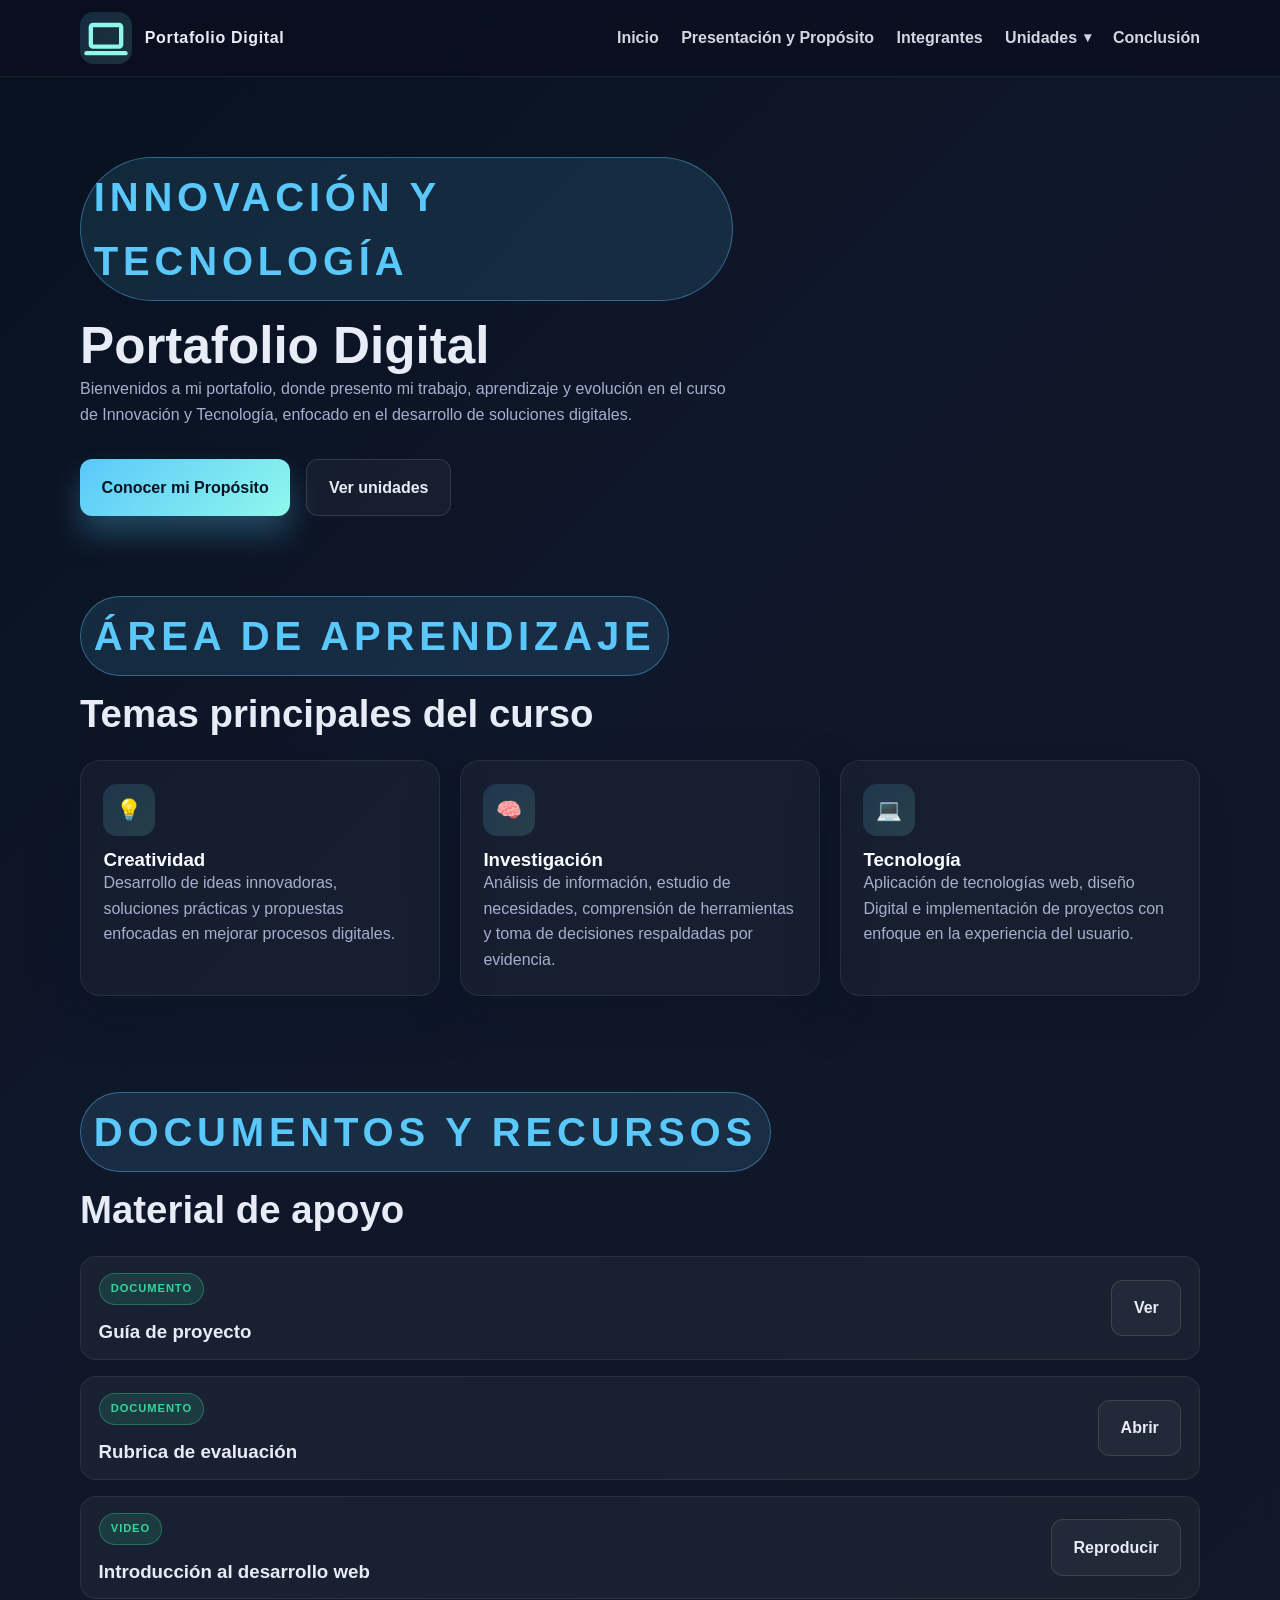
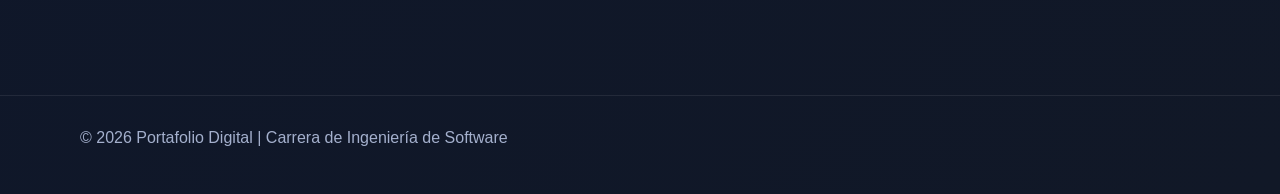
==== index.html @ f01851c1 "My First Commit" ====
<!DOCTYPE html>
<html lang="es">

<head>
  <meta charset="UTF-8" />
  <meta name="viewport" content="width=device-width, initial-scale=1.0" />
  <title>Portafolio Digital | Inicio</title>
  <link rel="stylesheet" href="styles.css" />
</head>

<body>
  <header class="site-header">
    <div class="container navbar">
      <a class="brand" href="index.html" aria-label="Inicio">
        <span class="brand-mark"><svg xmlns="http://www.w3.org/2000/svg" width="24" height="24" viewBox="0 0 24 24"
            fill="none" stroke="currentColor" stroke-width="2" stroke-linecap="round" stroke-linejoin="round"
            class="icon icon-tabler icons-tabler-outline icon-tabler-device-laptop">
            <path stroke="none" d="M0 0h24v24H0z" fill="none" width="10" height="24" />
            <path d="M3 19l18 0" />
            <path d="M5 7a1 1 0 0 1 1 -1h12a1 1 0 0 1 1 1v8a1 1 0 0 1 -1 1h-12a1 1 0 0 1 -1 -1l0 -8" />
          </svg></span>
        <span>Portafolio Digital</span>
      </a>

      <button class="menu-button" aria-label="Abrir menú" aria-expanded="false">Menú</button>

      <nav aria-label="Navegación principal">
        <ul class="nav-links">
          <li><a href="index.html">Inicio</a></li>
          <li><a href="presentacion.html">Presentación y Propósito</a></li>
          <li><a href="integrantes.html">Integrantes</a></li>
          <li class="has-dropdown">
            <a href="unidades.html" aria-expanded="false">Unidades</a>
            <ul class="submenu">
              <li><a href="cuaderno-digital.html">Cuaderno Digital</a></li>
              <li><a href="sitio-web.html">Sitio Web</a></li>
              <li><a href="encuesta.html">Encuesta</a></li>
              <li><a href="trabajo-5.html">Trabajo 5</a></li>
              <li><a href="trabajo-6.html">Trabajo 6</a></li>
              <li><a href="trabajo-7.html">Trabajo 7</a></li>
            </ul>
          </li>
          <li><a href="conclusion.html">Conclusión</a></li>
        </ul>
      </nav>
    </div>
  </header>

  <main>
    <section class="page-hero">
      <div class="container hero-grid">
        <div>
          <span class="eyebrow">Innovación y Tecnología</span>
          <h1>Portafolio Digital</h1>
          <p>
            Bienvenidos a mi portafolio, donde presento mi trabajo, aprendizaje y evolución en el curso de
            Innovación y Tecnología, enfocado en el desarrollo de soluciones digitales.
          </p>
          <div class="hero-actions">
            <a class="btn btn-primary" href="presentacion.html">Conocer mi Propósito</a>
            <a class="btn btn-secondary" href="unidades.html">Ver unidades</a>
          </div>
        </div>
      </div>
    </section>

    <section class="section">
      <div class="container">
        <div class="section-head">
          <span class="eyebrow">Área de aprendizaje</span>
          <h2>Temas principales del curso</h2>
        </div>

        <div class="grid-3">
          <article class="card">
            <div class="icon">💡</div>
            <h3>Creatividad</h3>
            <p>
              Desarrollo de ideas innovadoras, soluciones prácticas y propuestas enfocadas en mejorar procesos
              digitales.
            </p>
          </article>

          <article class="card">
            <div class="icon">🧠</div>
            <h3>Investigación</h3>
            <p>
              Análisis de información, estudio de necesidades, comprensión de herramientas y toma de decisiones
              respaldadas por evidencia.
            </p>
          </article>

          <article class="card">
            <div class="icon">💻</div>
            <h3>Tecnología</h3>
            <p>
              Aplicación de tecnologías web, diseño Digital e implementación de proyectos con enfoque en la
              experiencia del usuario.
            </p>
          </article>
        </div>
      </div>
    </section>

    <section class="section">
      <div class="container">
        <div class="section-head">
          <span class="eyebrow">Documentos y recursos</span>
          <h2>Material de apoyo</h2>
        </div>

        <div class="resource-list">
          <div class="resource-item">
            <div>
              <span class="tag">Documento</span>
              <h3>Guía de proyecto</h3>
            </div>
            <a class="btn btn-secondary" href="https://www.canva.com/" target="_blank" rel="noopener noreferrer">Ver</a>
          </div>

          <div class="resource-item">
            <div>
              <span class="tag">Documento</span>
              <h3>Rubrica de evaluación</h3>
            </div>
            <a class="btn btn-secondary" href="https://www.office.com/" target="_blank"
              rel="noopener noreferrer">Abrir</a>
          </div>

          <div class="resource-item">
            <div>
              <span class="tag">Video</span>
              <h3>Introducción al desarrollo web</h3>
            </div>
            <a class="btn btn-secondary"
              href="https://www.youtube.com/results?search_query=desarrollo+web+para+principiantes" target="_blank"
              rel="noopener noreferrer">Reproducir</a>
          </div>
        </div>
      </div>
    </section>
  </main>

  <footer class="site-footer">
    <div class="container footer-content">
      <p>© 2026 Portafolio Digital | Carrera de Ingeniería de Software</p>
    </div>
  </footer>

  <script src="script.js"></script>
</body>

</html>
---- styles.css ----
:root {
  --panel: rgba(17, 25, 45, 0.9);
  --text: #e8ecf7;
  --text-dark: #14213d;
  --muted: #a4b0cd;
  --primary: #5ac8fa;
  --secondary: #90f7ec;
  --success: #34d399;
  --shadow: 0 18px 50px rgba(10, 18, 37, 0.35);
}

* {
  box-sizing: border-box;
  margin: 0;
  padding: 0;
}

html {
  scroll-behavior: smooth;
}

body {
  font-family: 'Segoe UI', Tahoma, Geneva, Verdana, sans-serif;
  background: linear-gradient(135deg, #07111f 0%, #0f172a 40%, #111827 100%);
  color: var(--text);
  line-height: 1.6;
}

img {
  max-width: 100%;
  display: block;
}

a {
  color: inherit;
  text-decoration: none;
}

ul {
  list-style: none;
}

.container {
  width: min(1120px, calc(100% - 2rem));
  margin: 0 auto;
}

.site-header {
  position: sticky;
  top: 0;
  z-index: 1000;
  backdrop-filter: blur(14px);
  background: rgba(11, 16, 32, 0.8);
  border-bottom: 1px solid rgba(255, 255, 255, 0.08);
}

.navbar {
  display: flex;
  align-items: center;
  justify-content: space-between;
  min-height: 76px;
}

.brand {
  display: flex;
  align-items: center;
  gap: 0.8rem;
  font-weight: 800;
  letter-spacing: 0.04em;
}

.brand-mark {
  width: 52px;
  height: 52px;
  border-radius: 12px;
  border-color: rgba(207, 33, 33, 0.15);
  display: grid;
  place-items: center;
  background: transparent;
  color: var(--text-dark);
  font-weight: 900;
}

.nav-links {
  display: flex;
  align-items: center;
  gap: 1.4rem;
}

.nav-links > li {
  position: relative;
}

.nav-links a {
  color: var(--text);
  opacity: 0.9;
  font-weight: 600;
  transition: opacity 0.3s ease;
}

.nav-links a:hover,
.nav-links a:focus-visible {
  opacity: 1;
}

.has-dropdown > a {
  display: flex;
  align-items: center;
  gap: 0.4rem;
}

.has-dropdown > a::after {
  content: '▾';
  font-size: 0.85rem;
}

.submenu {
  position: absolute;
  top: calc(100% + 0.8rem);
  left: 50%;
  transform: translateX(-50%);
  min-width: 210px;
  padding: 0.7rem 0.5rem;
  background: var(--panel);
  border: 1px solid rgba(255, 255, 255, 0.08);
  border-radius: 16px;
  box-shadow: var(--shadow);
  opacity: 0;
  visibility: hidden;
  transition: all 0.2s ease;
}

.has-dropdown:hover .submenu,
.has-dropdown:focus-within .submenu,
.has-dropdown.open .submenu {
  opacity: 1;
  visibility: visible;
}

.submenu a {
  display: block;
  padding: 0.7rem 0.9rem;
  border-radius: 10px;
  color: var(--text);
}

.submenu a:hover {
  background: rgba(255, 255, 255, 0.04);
}

.menu-button {
  display: none;
  background: transparent;
  border: 1px solid rgba(255, 255, 255, 0.15);
  color: var(--text);
  padding: 0.55rem 0.75rem;
  border-radius: 10px;
  cursor: pointer;
}

.page-hero {
  padding: 5rem 0 3rem;
}

.hero-grid {
  display: grid;
  grid-template-columns: 1.2fr 0.8fr;
  align-items: center;
  gap: 2rem;
}

.eyebrow {
  display: inline-block;
  padding: 0.45rem 0.8rem;
  border-radius: 999px;
  background: rgba(90, 200, 250, 0.12);
  border: 1px solid rgba(90, 200, 250, 0.4);
  color: var(--primary);
  font-size: 2.5rem;
  letter-spacing: 0.12em;
  text-transform: uppercase;
  font-weight: 700;

}

h1,
h2,
h3 {
  line-height: 1.15;
  margin-top: 1rem;
}

h1 {
  font-size: clamp(2.3rem, 4vw, 4.3rem);
}

h2 {
  font-size: clamp(1.8rem, 3vw, 2.8rem);
}

p {
  color: var(--muted);
}

.hero-actions {
  display: flex;
  flex-wrap: wrap;
  gap: 1rem;
  margin-top: 2rem;
}

.btn {
  display: inline-flex;
  align-items: center;
  justify-content: center;
  padding: 0.9rem 1.35rem;
  border-radius: 12px;
  font-weight: 700;
  transition: transform 0.2s ease, box-shadow 0.2s ease;
}

.btn:hover {
  transform: translateY(-2px);
}

.btn-primary {
  background: linear-gradient(135deg, var(--primary), var(--secondary));
  color: #061322;
  box-shadow: 0 18px 30px rgba(90, 200, 250, 0.28);
}

.btn-secondary {
  background: rgba(255, 255, 255, 0.04);
  border: 1px solid rgba(255, 255, 255, 0.12);
  color: var(--text);
}

.hero-panel {
  background: linear-gradient(160deg, rgba(17, 25, 45, 0.8), rgba(22, 38, 64, 0.8));
  border: 1px solid rgba(255, 255, 255, 0.08);
  border-radius: 24px;
  padding: 1.5rem;
  box-shadow: var(--shadow);
}

.stat-grid {
  display: grid;
  grid-template-columns: repeat(2, minmax(120px, 1fr));
  gap: 1rem;
  margin-top: 1.25rem;
}

.stat {
  background: rgba(255, 255, 255, 0.03);
  border-radius: 18px;
  padding: 1rem;
}

.stat strong {
  display: block;
  font-size: 1.8rem;
  color: var(--secondary);
}

.section {
  padding: 2rem 0 4rem;
}

.section-head {
  margin-bottom: 1.5rem;
}

.section-head p {
  max-width: 680px;
}

.grid-3,
.grid-4 {
  display: grid;
  gap: 1.25rem;
}

.grid-3 {
  grid-template-columns: repeat(3, minmax(0, 1fr));
}

.grid-4 {
  grid-template-columns: repeat(4, minmax(0, 1fr));
}

.card {
  background: rgba(255, 255, 255, 0.03);
  border: 1px solid rgba(255, 255, 255, 0.08);
  border-radius: 20px;
  padding: 1.4rem;
  box-shadow: var(--shadow);
}

.card h3 {
  margin-top: 0.8rem;
  color: #f8fbff;
}

.card p,
.card li {
  color: var(--muted);
}

.member-profile {
  display: grid;
  grid-template-columns: minmax(220px, 0.75fr) minmax(0, 1.25fr);
  align-items: center;
  gap: 2rem;
  max-width: 900px;
}

.member-description h2 {
  margin-top: 0;
}

.member-photo {
  display: grid;
  place-items: center;
  overflow: hidden;
  box-shadow: var(--shadow);
}
img{
  border-radius: 20px;
  object-fit: cover;
  

}

.member-description p {
  margin-top: 1rem;
}

.pdf-section {
  padding-top: 2rem;
}

.pdf-viewer {
  width: 100%;
  height: min(78vh, 900px);
  min-height: 600px;
  overflow: hidden;
  border: 1px solid rgba(255, 255, 255, 0.12);
  border-radius: 20px;
  background: #f5f5f5;
  box-shadow: var(--shadow);
}

.pdf-viewer iframe {
  width: 100%;
  height: 100%;
  border: 0;
}

.icon {
  width: 52px;
  height: 52px;
  border-radius: 14px;
  display: grid;
  place-items: center;
  font-size: 1.3rem;
  background: linear-gradient(135deg, rgba(90, 200, 250, 0.15), rgba(144, 247, 236, 0.15));
  color: var(--secondary);
}

.resource-list {
  display: grid;
  gap: 1rem;
  margin-top: 1.5rem;
}

.resource-item {
  display: flex;
  align-items: center;
  justify-content: space-between;
  gap: 1rem;
  padding: 1rem 1.1rem;
  background: rgba(255, 255, 255, 0.04);
  border-radius: 16px;
  border: 1px solid rgba(255, 255, 255, 0.08);
}

.tag {
  display: inline-block;
  padding: 0.38rem 0.7rem;
  border-radius: 999px;
  background: rgba(52, 211, 153, 0.15);
  border: 1px solid rgba(52, 211, 153, 0.35);
  color: var(--success);
  font-size: 0.7rem;
  letter-spacing: 0.08em;
  text-transform: uppercase;
  font-weight: 700;
}

.video-grid {
  display: grid;
  grid-template-columns: repeat(2, minmax(0, 1fr));
  gap: 1.25rem;
  margin-top: 1.5rem;
}

.video-card {
  background: rgba(255, 255, 255, 0.03);
  border: 1px solid rgba(255, 255, 255, 0.08);
  border-radius: 20px;
  overflow: hidden;
}

.video-placeholder {
  aspect-ratio: 16 / 9;
  display: grid;
  place-items: center;
  font-size: 1.2rem;
  font-weight: 700;
  background: linear-gradient(135deg, rgba(47, 128, 237, 0.4), rgba(90, 200, 250, 0.2), rgba(144, 247, 236, 0.2));
  color: white;
}

.video-card .card-content {
  padding: 1rem 1.1rem 1.2rem;
}

.timeline {
  display: grid;
  gap: 1rem;
}

.timeline-item {
  position: relative;
  padding-left: 1.5rem;
  border-left: 2px solid rgba(90, 200, 250, 0.4);
}

.timeline-item::before {
  content: '';
  position: absolute;
  left: -0.4rem;
  top: 0.45rem;
  width: 0.7rem;
  height: 0.7rem;
  border-radius: 50%;
  background: var(--primary);
}

ul.check-list li {
  padding-left: 1.5rem;
  position: relative;
  margin-bottom: 0.75rem;
}

ul.check-list li::before {
  content: '✓';
  position: absolute;
  left: 0;
  color: var(--success);
  font-weight: 700;
}

.site-footer {
  margin-top: 2rem;
  border-top: 1px solid rgba(255, 255, 255, 0.08);
  padding: 1.8rem 0 2.7rem;
  color: var(--muted);
}

.footer-content {
  display: flex;
  align-items: center;
  justify-content: space-between;
  gap: 1rem;
  flex-wrap: wrap;
}

@media (max-width: 900px) {
  .menu-button {
    display: inline-flex;
  }

  .navbar {
    position: relative;
  }

  .nav-links {
    position: absolute;
    top: calc(100% + 0.75rem);
    left: 0;
    right: 0;
    display: none;
    flex-direction: column;
    align-items: stretch;
    padding: 1rem;
    background: rgba(11, 16, 32, 0.95);
    border: 1px solid rgba(255, 255, 255, 0.08);
    border-radius: 18px;
    box-shadow: var(--shadow);
  }

  .nav-links.is-open {
    display: flex;
  }

  .has-dropdown > a {
    justify-content: space-between;
  }

  .submenu {
    position: static;
    transform: none;
    min-width: 100%;
    margin-top: 0.7rem;
    opacity: 1;
    visibility: visible;
    display: none;
    background: rgba(255, 255, 255, 0.02);
  }

  .has-dropdown.open .submenu {
    display: block;
  }

  .hero-grid,
  .grid-3,
  .grid-4,
  .video-grid,
  .member-profile {
    grid-template-columns: 1fr;
  }

  .pdf-viewer {
    height: 75vh;
    min-height: 500px;
  }
}
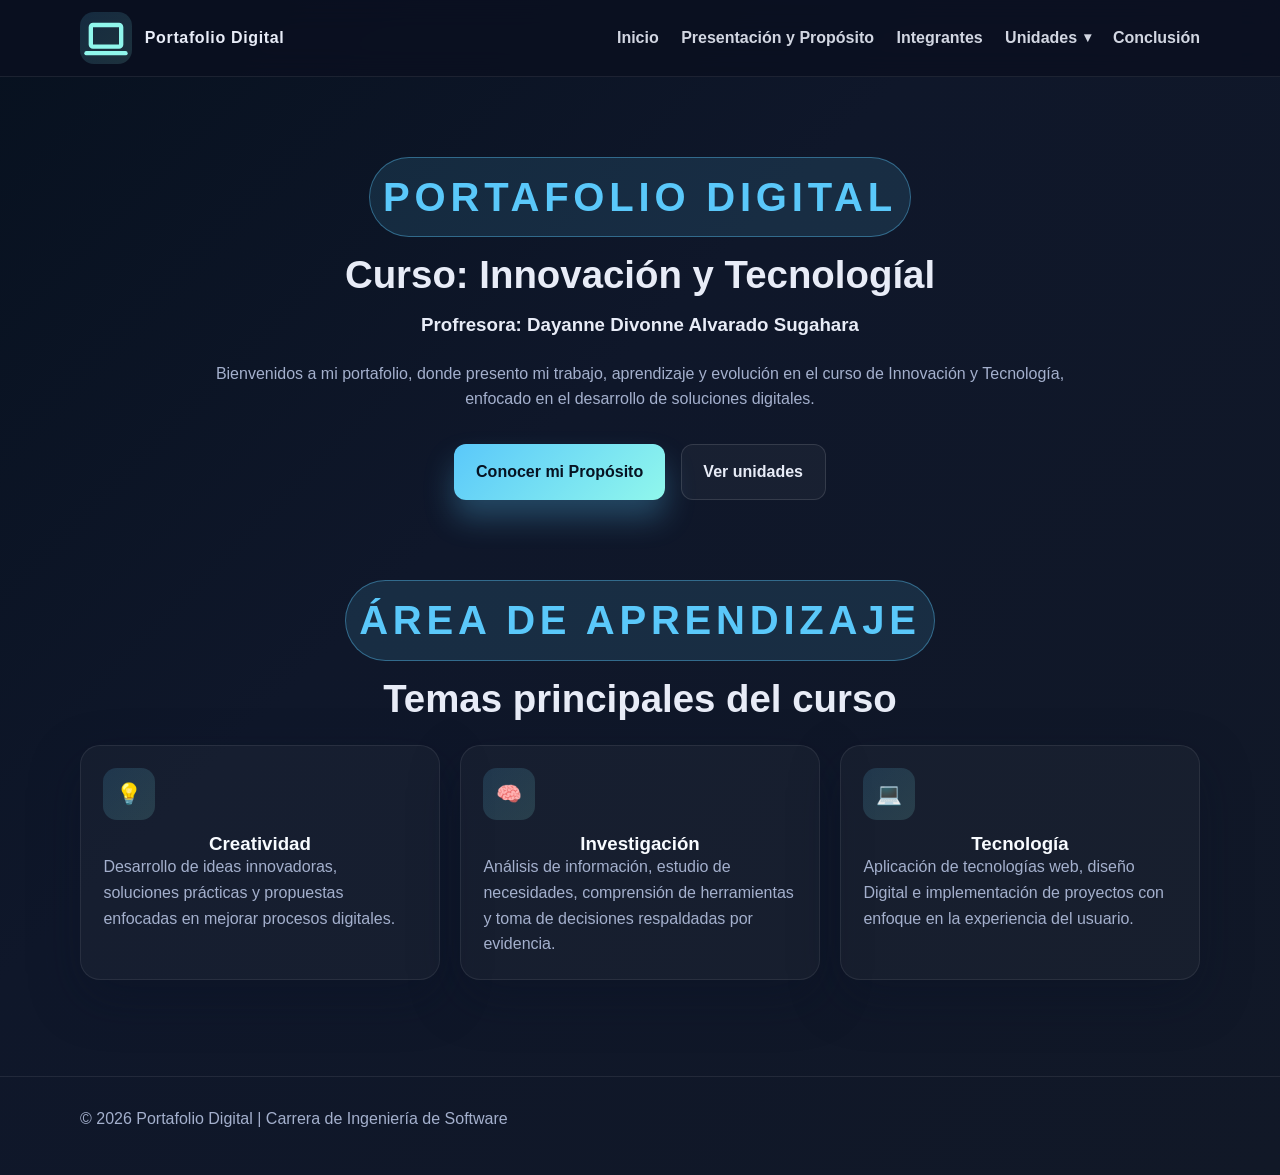
==== commit 346784a6: "My Second commit" ====
--- a/index.html
+++ b/index.html
@@ -50,8 +50,10 @@
     <section class="page-hero">
       <div class="container hero-grid">
         <div>
-          <span class="eyebrow">Innovación y Tecnología</span>
-          <h1>Portafolio Digital</h1>
+          <span class="eyebrow">Portafolio Digital</span>
+          <h2>Curso: Innovación y Tecnologíal</h2>
+          <h3>Profresora: Dayanne Divonne Alvarado Sugahara </h3>
+         <br> 
           <p>
             Bienvenidos a mi portafolio, donde presento mi trabajo, aprendizaje y evolución en el curso de
             Innovación y Tecnología, enfocado en el desarrollo de soluciones digitales.
@@ -102,45 +104,7 @@
       </div>
     </section>
 
-    <section class="section">
-      <div class="container">
-        <div class="section-head">
-          <span class="eyebrow">Documentos y recursos</span>
-          <h2>Material de apoyo</h2>
-        </div>
-
-        <div class="resource-list">
-          <div class="resource-item">
-            <div>
-              <span class="tag">Documento</span>
-              <h3>Guía de proyecto</h3>
-            </div>
-            <a class="btn btn-secondary" href="https://www.canva.com/" target="_blank" rel="noopener noreferrer">Ver</a>
-          </div>
-
-          <div class="resource-item">
-            <div>
-              <span class="tag">Documento</span>
-              <h3>Rubrica de evaluación</h3>
-            </div>
-            <a class="btn btn-secondary" href="https://www.office.com/" target="_blank"
-              rel="noopener noreferrer">Abrir</a>
-          </div>
-
-          <div class="resource-item">
-            <div>
-              <span class="tag">Video</span>
-              <h3>Introducción al desarrollo web</h3>
-            </div>
-            <a class="btn btn-secondary"
-              href="https://www.youtube.com/results?search_query=desarrollo+web+para+principiantes" target="_blank"
-              rel="noopener noreferrer">Reproducir</a>
-          </div>
-        </div>
-      </div>
-    </section>
-  </main>
-
+    
   <footer class="site-footer">
     <div class="container footer-content">
       <p>© 2026 Portafolio Digital | Carrera de Ingeniería de Software</p>
--- a/styles.css
+++ b/styles.css
@@ -164,9 +164,15 @@
 
 .hero-grid {
   display: grid;
-  grid-template-columns: 1.2fr 0.8fr;
+  grid-template-columns: 1fr;
   align-items: center;
   gap: 2rem;
+}
+
+.hero-grid > div {
+  max-width: 900px;
+  margin: 0 auto;
+  text-align: center;
 }
 
 .eyebrow {
@@ -180,14 +186,16 @@
   letter-spacing: 0.12em;
   text-transform: uppercase;
   font-weight: 700;
-
 }
 
 h1,
 h2,
-h3 {
+h3,
+h4,
+h5 {
   line-height: 1.15;
   margin-top: 1rem;
+  text-align: center;
 }
 
 h1 {
@@ -206,6 +214,7 @@
   display: flex;
   flex-wrap: wrap;
   gap: 1rem;
+  justify-content: center;
   margin-top: 2rem;
 }
 
@@ -268,10 +277,19 @@
 
 .section-head {
   margin-bottom: 1.5rem;
+  text-align: center;
+}
+
+.page-hero .eyebrow,
+.section-head .eyebrow {
+  display: table;
+  margin: 0 auto;
 }
 
 .section-head p {
   max-width: 680px;
+  margin-right: auto;
+  margin-left: auto;
 }
 
 .grid-3,
@@ -306,6 +324,10 @@
   color: var(--muted);
 }
 
+.activity-title {
+  margin-top: 1rem;
+}
+
 .member-profile {
   display: grid;
   grid-template-columns: minmax(220px, 0.75fr) minmax(0, 1.25fr);
@@ -323,12 +345,6 @@
   place-items: center;
   overflow: hidden;
   box-shadow: var(--shadow);
-}
-img{
-  border-radius: 20px;
-  object-fit: cover;
-  
-
 }
 
 .member-description p {
@@ -356,6 +372,36 @@
   border: 0;
 }
 
+.related-resources,
+.website-section {
+  text-align: center;
+}
+
+.media-resource {
+  justify-content: center;
+}
+
+.media-resource-content {
+  display: grid;
+  justify-items: center;
+  gap: 1rem;
+  width: 100%;
+  text-align: center;
+}
+
+.media-resource-content h3 {
+  margin-top: 0;
+  color: #f8fbff;
+}
+
+.media-image {
+  display: block;
+  width: min(100%, 650px);
+  height: clamp(220px, 32vw, 360px);
+  object-fit: contain;
+  border-radius: 12px;
+}
+
 .icon {
   width: 52px;
   height: 52px;
@@ -369,8 +415,8 @@
 
 .resource-list {
   display: grid;
-  gap: 1rem;
-  margin-top: 1.5rem;
+  gap: 0.75rem;
+  margin-top: 1rem;
 }
 
 .resource-item {
@@ -378,7 +424,7 @@
   align-items: center;
   justify-content: space-between;
   gap: 1rem;
-  padding: 1rem 1.1rem;
+  padding: 0.9rem 1rem;
   background: rgba(255, 255, 255, 0.04);
   border-radius: 16px;
   border: 1px solid rgba(255, 255, 255, 0.08);
@@ -523,7 +569,6 @@
     display: block;
   }
 
-  .hero-grid,
   .grid-3,
   .grid-4,
   .video-grid,
@@ -535,4 +580,13 @@
     height: 75vh;
     min-height: 500px;
   }
-}
+
+  .resource-item {
+    align-items: stretch;
+    flex-direction: column;
+  }
+
+  .resource-item .btn {
+    align-self: flex-start;
+  }
+}
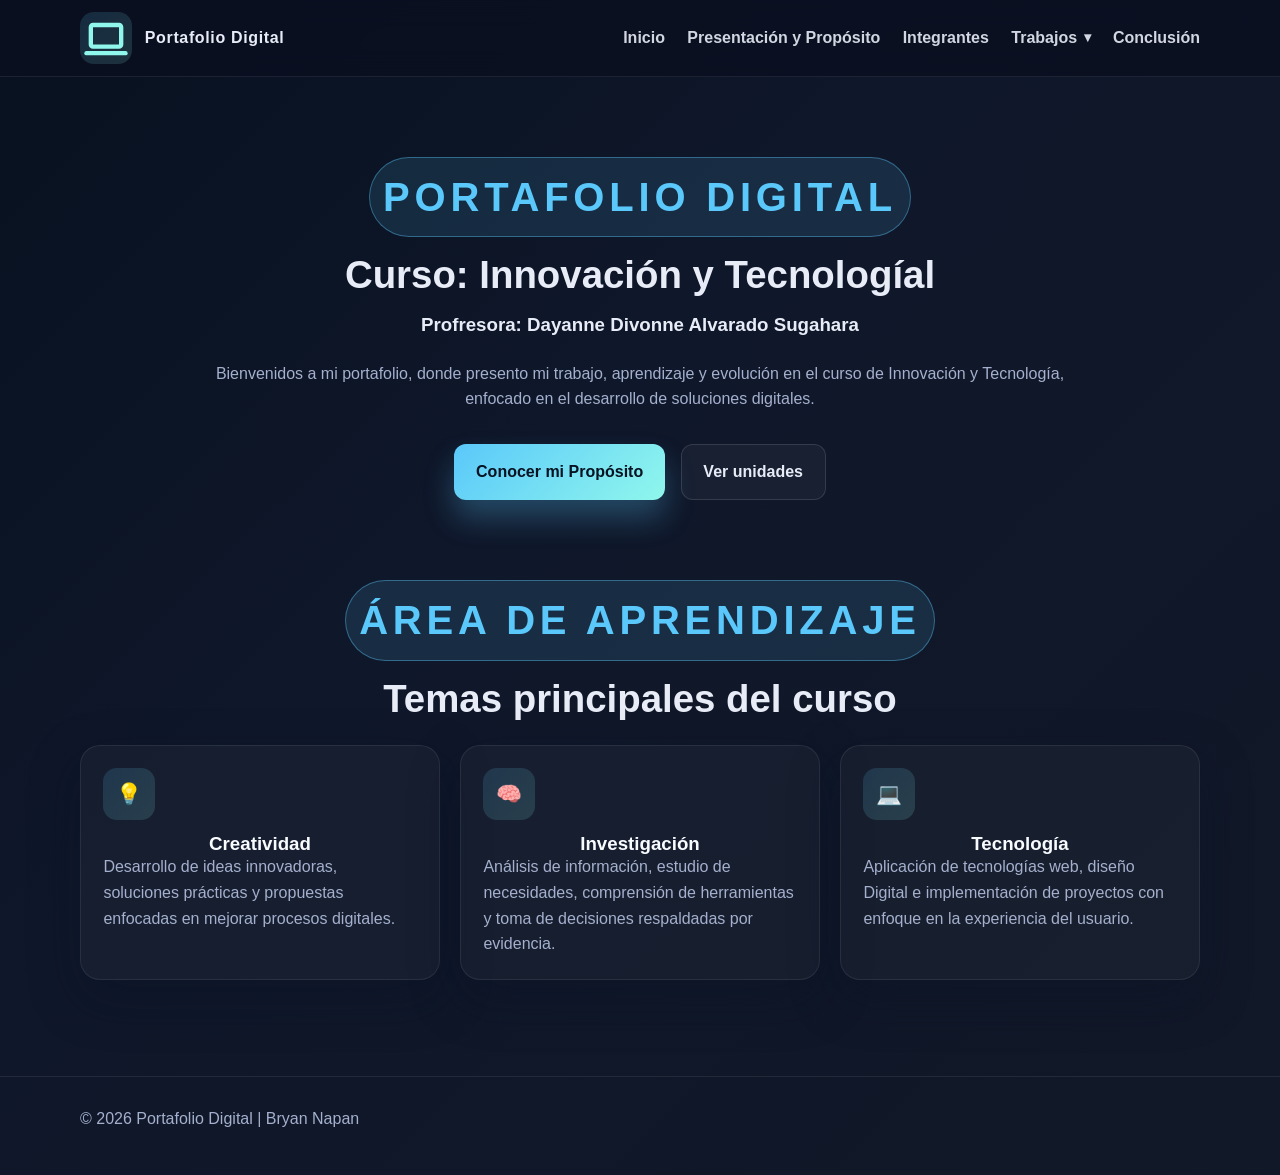
==== commit 6306f1b7: "My tercer commit" ====
--- a/index.html
+++ b/index.html
@@ -30,11 +30,11 @@
           <li><a href="presentacion.html">Presentación y Propósito</a></li>
           <li><a href="integrantes.html">Integrantes</a></li>
           <li class="has-dropdown">
-            <a href="unidades.html" aria-expanded="false">Unidades</a>
+            <a href="unidades.html" aria-expanded="false">Trabajos</a>
             <ul class="submenu">
               <li><a href="cuaderno-digital.html">Cuaderno Digital</a></li>
               <li><a href="sitio-web.html">Sitio Web</a></li>
-              <li><a href="encuesta.html">Encuesta</a></li>
+              <li><a href="encuesta.html">Formulario</a></li>
               <li><a href="trabajo-5.html">Trabajo 5</a></li>
               <li><a href="trabajo-6.html">Trabajo 6</a></li>
               <li><a href="trabajo-7.html">Trabajo 7</a></li>
@@ -107,7 +107,7 @@
     
   <footer class="site-footer">
     <div class="container footer-content">
-      <p>© 2026 Portafolio Digital | Carrera de Ingeniería de Software</p>
+      <p>© 2026 Portafolio Digital | Bryan Napan</p>
     </div>
   </footer>
 
--- a/styles.css
+++ b/styles.css
@@ -29,6 +29,7 @@
 img {
   max-width: 100%;
   display: block;
+  border-radius: 12px;
 }
 
 a {
@@ -340,6 +341,15 @@
   margin-top: 0;
 }
 
+.member-description {
+  text-align: center;
+}
+
+.member-description .tag {
+  display: table;
+  margin: 0 auto;
+}
+
 .member-photo {
   display: grid;
   place-items: center;
@@ -437,7 +447,7 @@
   background: rgba(52, 211, 153, 0.15);
   border: 1px solid rgba(52, 211, 153, 0.35);
   color: var(--success);
-  font-size: 0.7rem;
+  font-size: 1.5rem;
   letter-spacing: 0.08em;
   text-transform: uppercase;
   font-weight: 700;
